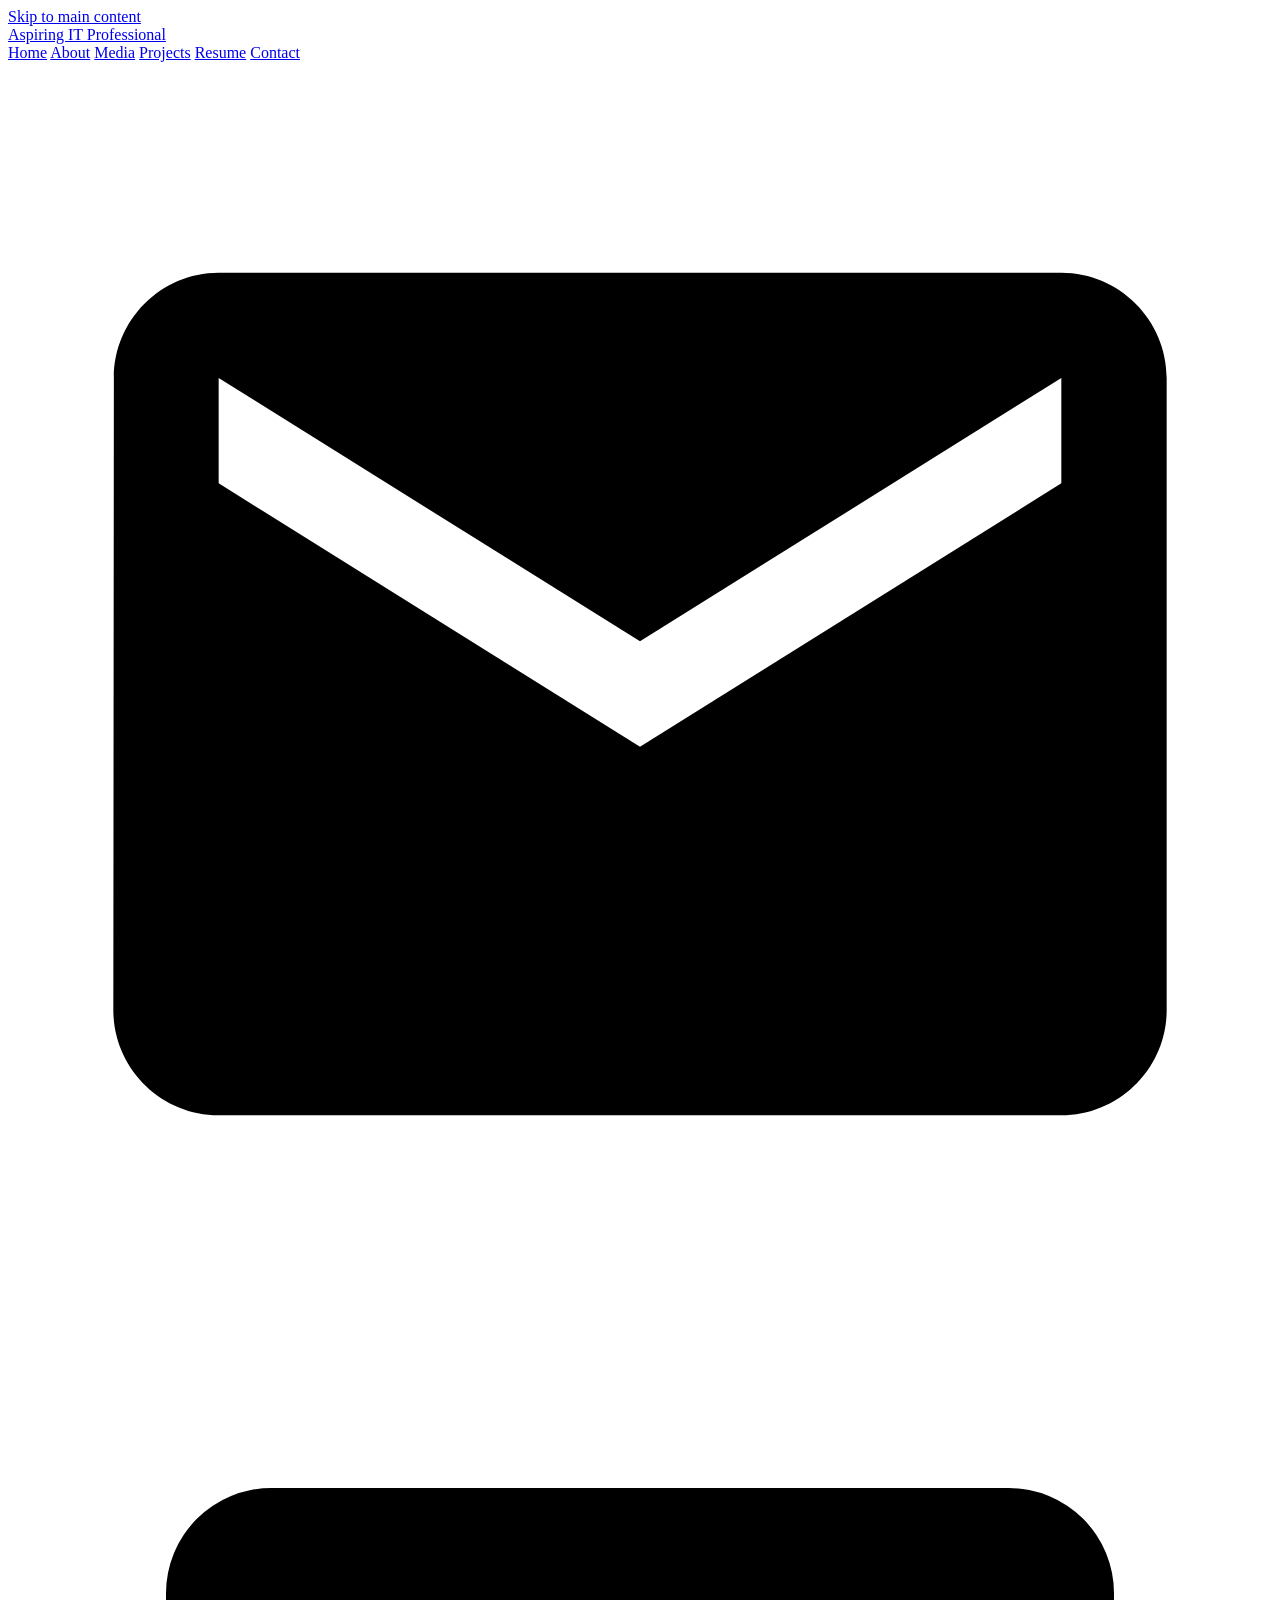
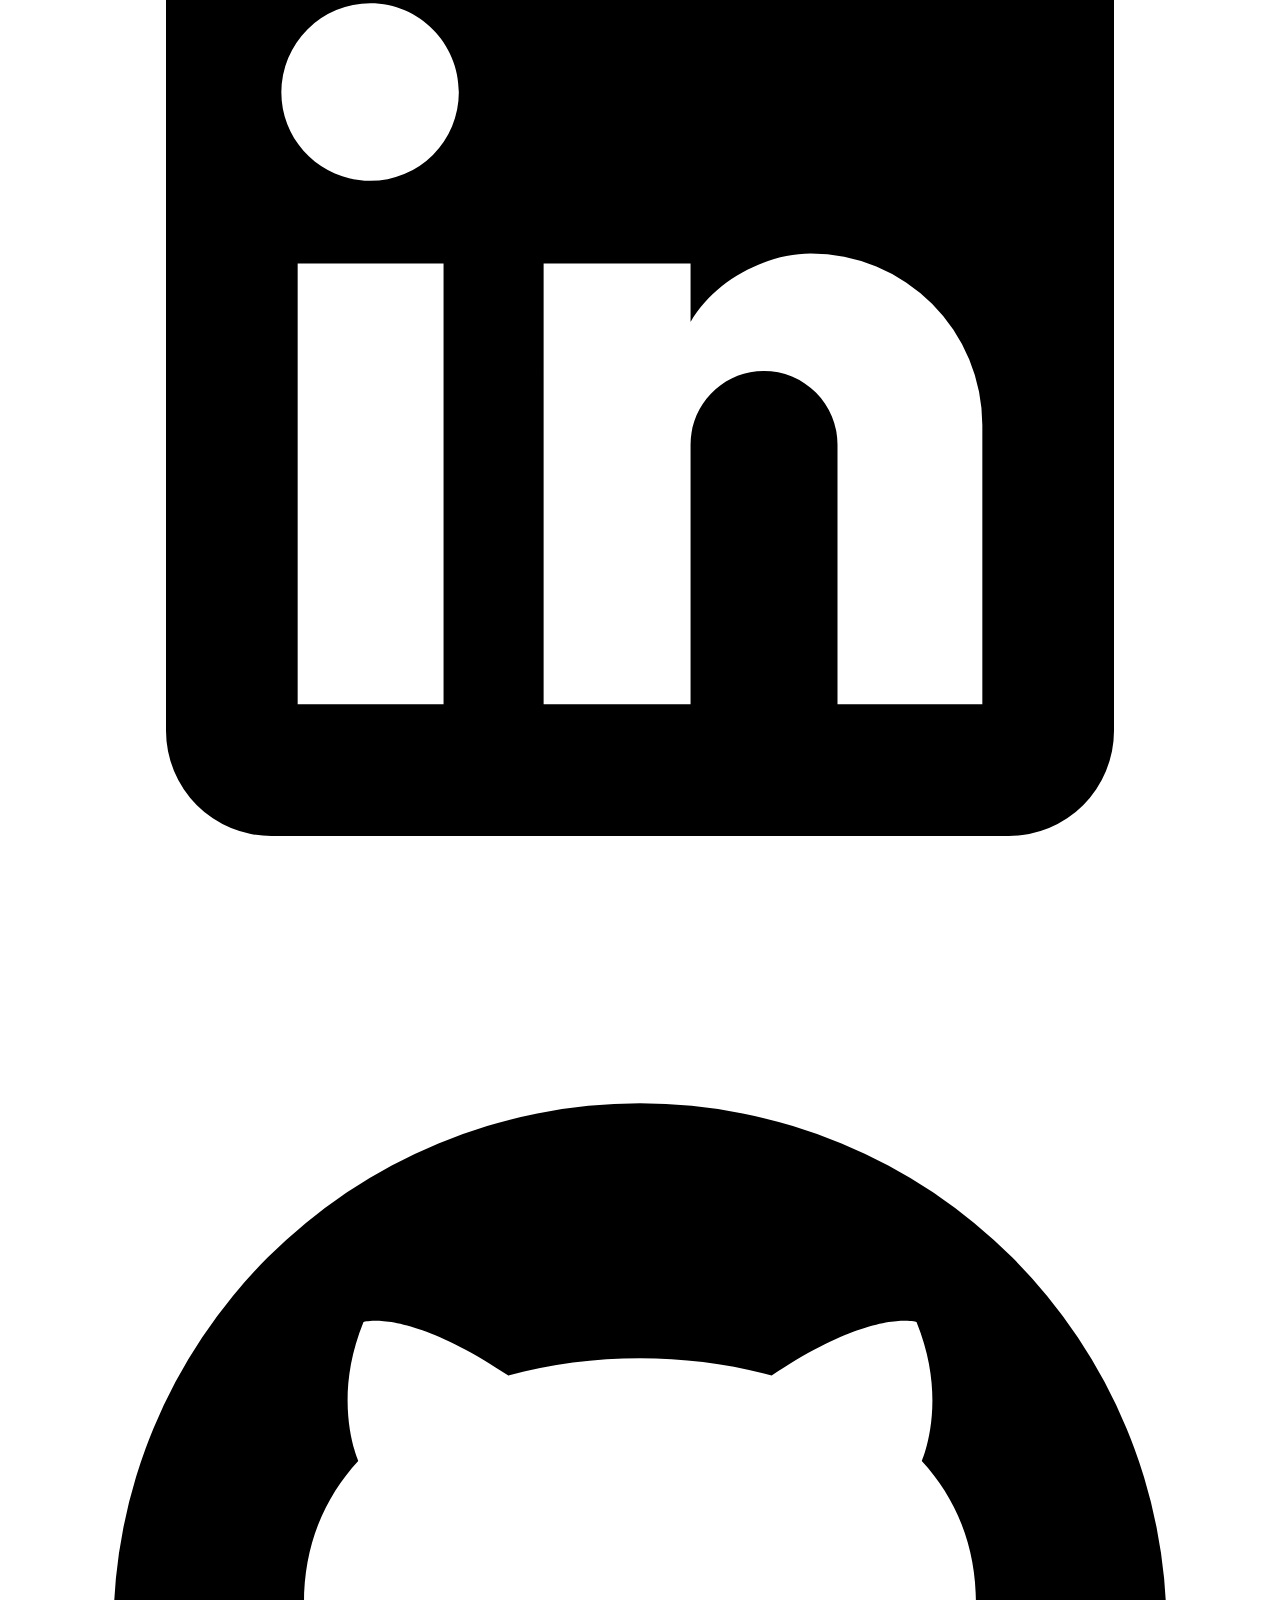
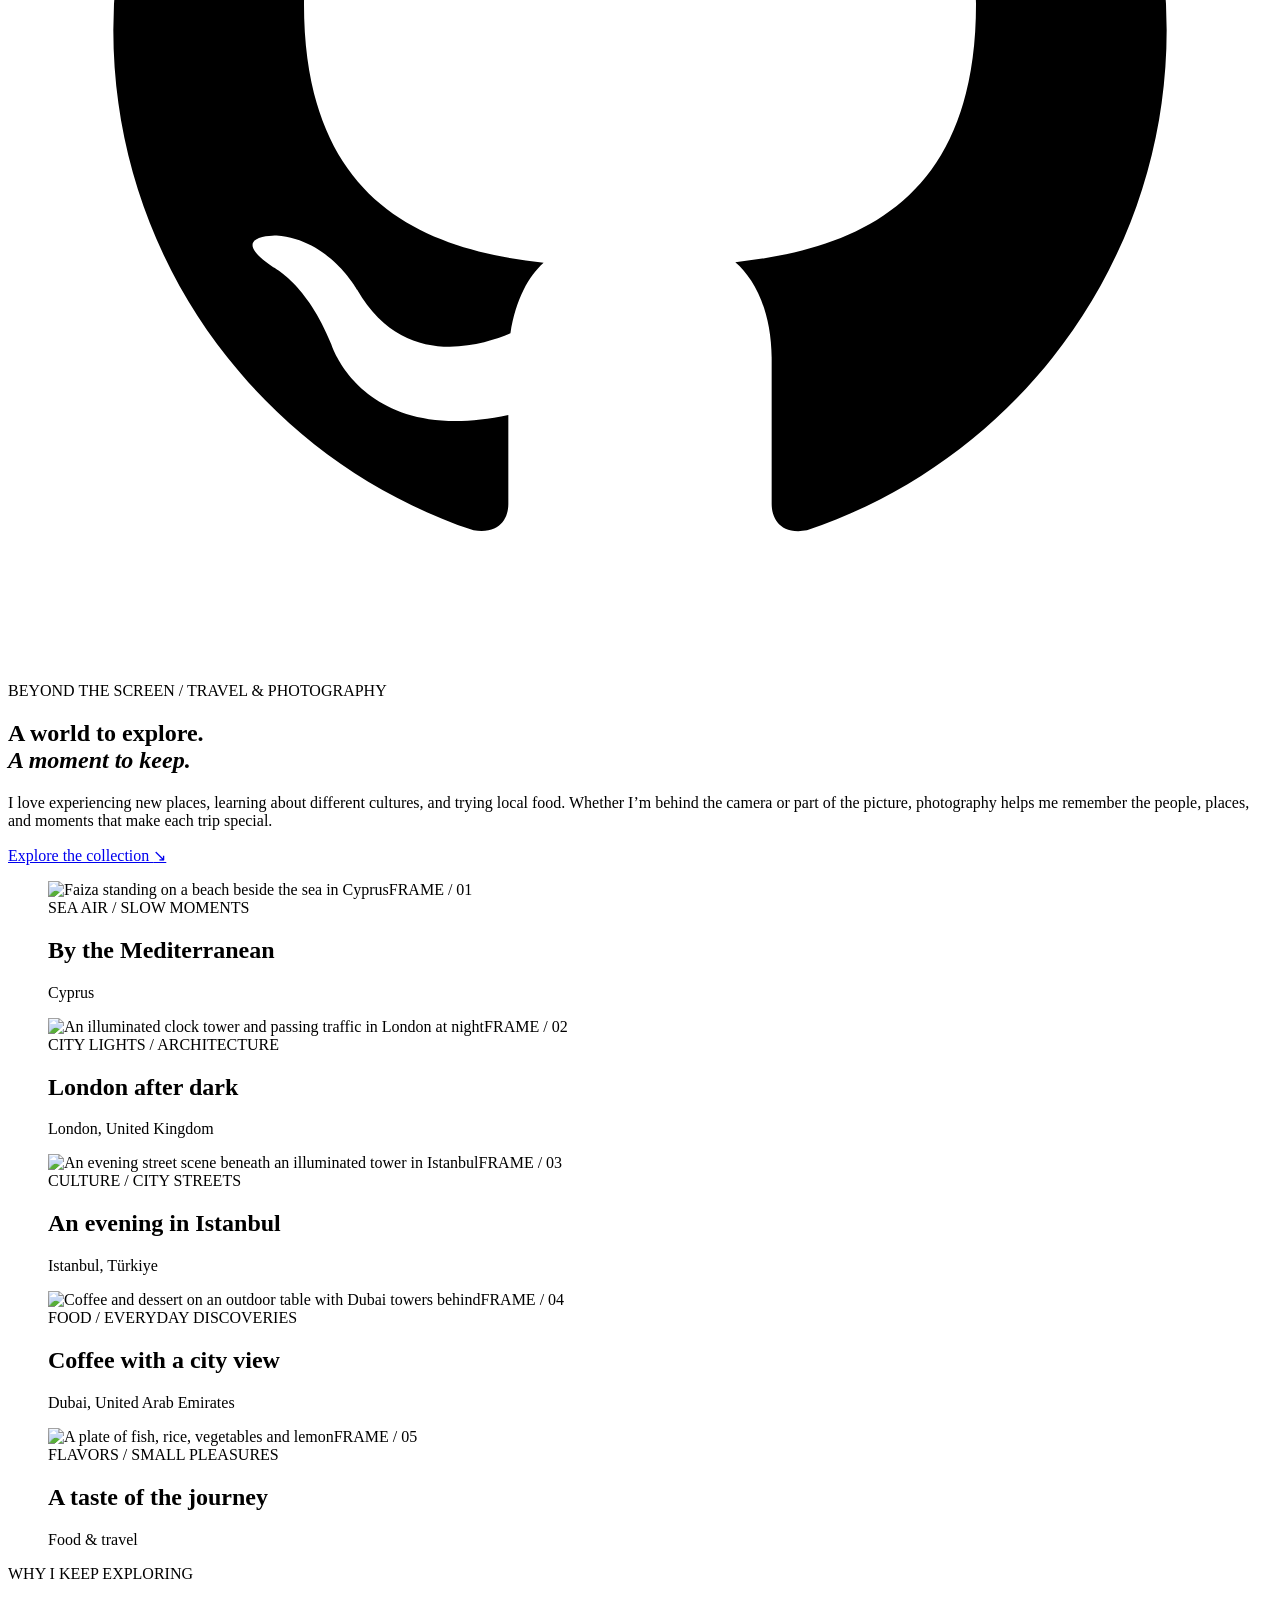
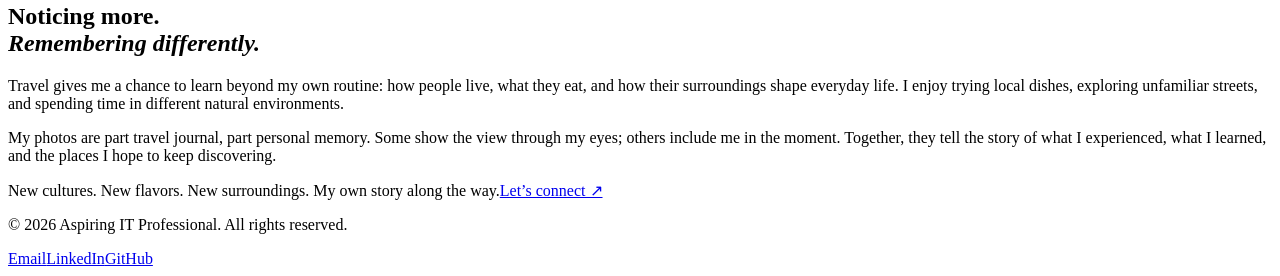
==== media.html @ d8675f12 "Create media.html for travel photography showcase This file contains the HTML structure for a media " ====
<!DOCTYPE html>
<html lang="en">
<head>
    <meta charset="UTF-8">
    <meta name="viewport" content="width=device-width, initial-scale=1">
    <meta name="description" content="Travel and photography — places, perspectives, and moments from my personal journey.">
    <title>Media | Aspiring IT Professional</title>
    <link rel="icon" href="assets/favicon.svg" type="image/svg+xml">
    <link rel="stylesheet" href="style.css">
    <script src="script.js" defer></script>
</head>
<body>
    <a class="skip-link" href="#main">Skip to main content</a>
    <header class="site-header">
        <nav class="container nav" aria-label="Main navigation">
            <a class="brand" href="index.html">Aspiring IT Professional</a>
            <button id="mobile-menu-btn" class="menu-button" aria-controls="nav-content" aria-expanded="false" aria-label="Toggle navigation" hidden>☰</button>
            <div id="nav-content" class="nav-content">
                <a class="nav-link" href="index.html">Home</a>
                <a class="nav-link" href="about.html">About</a>
                <a class="nav-link" href="media.html" aria-current="page">Media</a>
                <a class="nav-link" href="projects.html">Projects</a>
                <a class="nav-link" href="resume.html">Resume</a>
                <a class="nav-link" href="contact.html">Contact</a>
                <div class="social-links"><a href="mailto:fbaloch@icstars.org" aria-label="Email"><svg aria-hidden="true" focusable="false" class="social-icon" viewBox="0 0 24 24" xmlns="http://www.w3.org/2000/svg">
                            <path d="M20 4H4c-1.1 0-1.99.9-1.99 2L2 18c0 1.1.9 2 2 2h16c1.1 0 2-.9 2-2V6c0-1.1-.9-2-2-2zm0 4l-8 5-8-5V6l8 5 8-5v2z"/>
                        </svg></a><a href="https://www.linkedin.com/in/faizarazzaqbaloch/" target="_blank" rel="noopener noreferrer" aria-label="LinkedIn profile"><svg aria-hidden="true" focusable="false" class="social-icon" viewBox="0 0 24 24" xmlns="http://www.w3.org/2000/svg">
                            <path d="M19 3a2 2 0 0 1 2 2v14a2 2 0 0 1-2 2H5a2 2 0 0 1-2-2V5a2 2 0 0 1 2-2h14m-.5 15.5v-5.3a3.26 3.26 0 0 0-3.26-3.26c-.85 0-1.84.52-2.28 1.3v-1.11h-2.79v8.37h2.79v-4.93c0-.77.62-1.4 1.39-1.4a1.4 1.4 0 0 1 1.4 1.4v4.93h2.75M6.88 8.56a1.68 1.68 0 0 0 1.68-1.68c0-.93-.75-1.69-1.68-1.69a1.69 1.69 0 0 0-1.69 1.69c0 .93.76 1.68 1.69 1.68m1.39 9.94v-8.37H5.5v8.37h2.77z"/>
                        </svg></a><a href="https://github.com/fbaloch1" target="_blank" rel="noopener noreferrer" aria-label="GitHub profile"><svg aria-hidden="true" focusable="false" class="social-icon" viewBox="0 0 24 24" xmlns="http://www.w3.org/2000/svg">
                            <path d="M12 2A10 10 0 0 0 2 12c0 4.42 2.87 8.17 6.84 9.5.5.08.66-.23.66-.5v-1.69c-2.77.6-3.36-1.34-3.36-1.34-.46-1.16-1.11-1.47-1.11-1.47-.91-.62.07-.6.07-.6 1 .07 1.53 1.03 1.53 1.03.87 1.52 2.34 1.07 2.91.83.1-.65.35-1.09.63-1.34-2.22-.25-4.55-1.11-4.55-4.92 0-1.11.38-2 1.03-2.71-.1-.25-.45-1.29.1-2.64 0 0 .84-.27 2.75 1.02.79-.22 1.65-.33 2.5-.33.85 0 1.71.11 2.5.33 1.91-1.29 2.75-1.02 2.75-1.02.55 1.35.2 2.39.1 2.64.65.71 1.03 1.6 1.03 2.71 0 3.82-2.34 4.66-4.57 4.91.36.31.69.92.69 1.85V21c0 .27.16.59.67.5C19.14 20.16 22 16.42 22 12A10 10 0 0 0 12 2z"/>
                        </svg></a></div>
            </div>
        </nav>
    </header>
    <main id="main" class="container" tabindex="-1"><section class="travel-hero"><div><p class="travel-kicker">BEYOND THE SCREEN / TRAVEL &amp; PHOTOGRAPHY</p><h1>A world to explore.<br><em>A moment to keep.</em></h1></div><div class="travel-intro"><span class="travel-small-rule"></span><p>I love experiencing new places, learning about different cultures, and trying local food. Whether I’m behind the camera or part of the picture, photography helps me remember the people, places, and moments that make each trip special.</p><a href="#travel-gallery" class="travel-jump">Explore the collection <span aria-hidden="true">↘</span></a></div></section>
<section class="travel-gallery travel-gallery-personal" id="travel-gallery" aria-label="Travel photography collection">
<figure class="travel-photo travel-photo-01">
  <div class="travel-image-wrap"><img src="assets/Cyprus_Sea_View.jpg" alt="Faiza standing on a beach beside the sea in Cyprus" width="1200" height="1600" loading="lazy"><span class="travel-photo-index">FRAME / 01</span></div>
  <figcaption><div><span class="travel-category">SEA AIR / SLOW MOMENTS</span><h2>By the Mediterranean</h2></div><span class="travel-location">Cyprus</span></figcaption>
</figure>
<figure class="travel-photo travel-photo-02">
  <div class="travel-image-wrap"><img src="assets/London.jpg" alt="An illuminated clock tower and passing traffic in London at night" width="1200" height="1600" loading="lazy"><span class="travel-photo-index">FRAME / 02</span></div>
  <figcaption><div><span class="travel-category">CITY LIGHTS / ARCHITECTURE</span><h2>London after dark</h2></div><span class="travel-location">London, United Kingdom</span></figcaption>
</figure>
<figure class="travel-photo travel-photo-03">
  <div class="travel-image-wrap"><img src="assets/Istanbul.jpg" alt="An evening street scene beneath an illuminated tower in Istanbul" width="1200" height="1600" loading="lazy"><span class="travel-photo-index">FRAME / 03</span></div>
  <figcaption><div><span class="travel-category">CULTURE / CITY STREETS</span><h2>An evening in Istanbul</h2></div><span class="travel-location">Istanbul, Türkiye</span></figcaption>
</figure>
<figure class="travel-photo travel-photo-04">
  <div class="travel-image-wrap"><img src="assets/Dubai.jpg" alt="Coffee and dessert on an outdoor table with Dubai towers behind" width="1200" height="1600" loading="lazy"><span class="travel-photo-index">FRAME / 04</span></div>
  <figcaption><div><span class="travel-category">FOOD / EVERYDAY DISCOVERIES</span><h2>Coffee with a city view</h2></div><span class="travel-location">Dubai, United Arab Emirates</span></figcaption>
</figure>
<figure class="travel-photo travel-photo-05">
  <div class="travel-image-wrap"><img src="assets/Food.jpg" alt="A plate of fish, rice, vegetables and lemon" width="1200" height="1600" loading="lazy"><span class="travel-photo-index">FRAME / 05</span></div>
  <figcaption><div><span class="travel-category">FLAVORS / SMALL PLEASURES</span><h2>A taste of the journey</h2></div><span class="travel-location">Food &amp; travel</span></figcaption>
</figure>
</section><section class="travel-note"><p class="travel-kicker">WHY I KEEP EXPLORING</p><h2>Noticing more.<br><em>Remembering differently.</em></h2><div><p>Travel gives me a chance to learn beyond my own routine: how people live, what they eat, and how their surroundings shape everyday life. I enjoy trying local dishes, exploring unfamiliar streets, and spending time in different natural environments.</p><p>My photos are part travel journal, part personal memory. Some show the view through my eyes; others include me in the moment. Together, they tell the story of what I experienced, what I learned, and the places I hope to keep discovering.</p></div></section><section class="travel-end"><span>New cultures. New flavors. New surroundings. My own story along the way.</span><a href="contact.html">Let’s connect ↗</a></section></main>
    <footer class="site-footer"><div class="container footer-row"><p class="small">© <span class="year-span">2026</span> Aspiring IT Professional. All rights reserved.</p><div class="footer-links"><a href="mailto:fbaloch@icstars.org">Email</a><a href="https://www.linkedin.com/in/faizarazzaqbaloch/" target="_blank" rel="noopener noreferrer">LinkedIn</a><a href="https://github.com/fbaloch1" target="_blank" rel="noopener noreferrer">GitHub</a></div></div></footer>
</body>
</html>
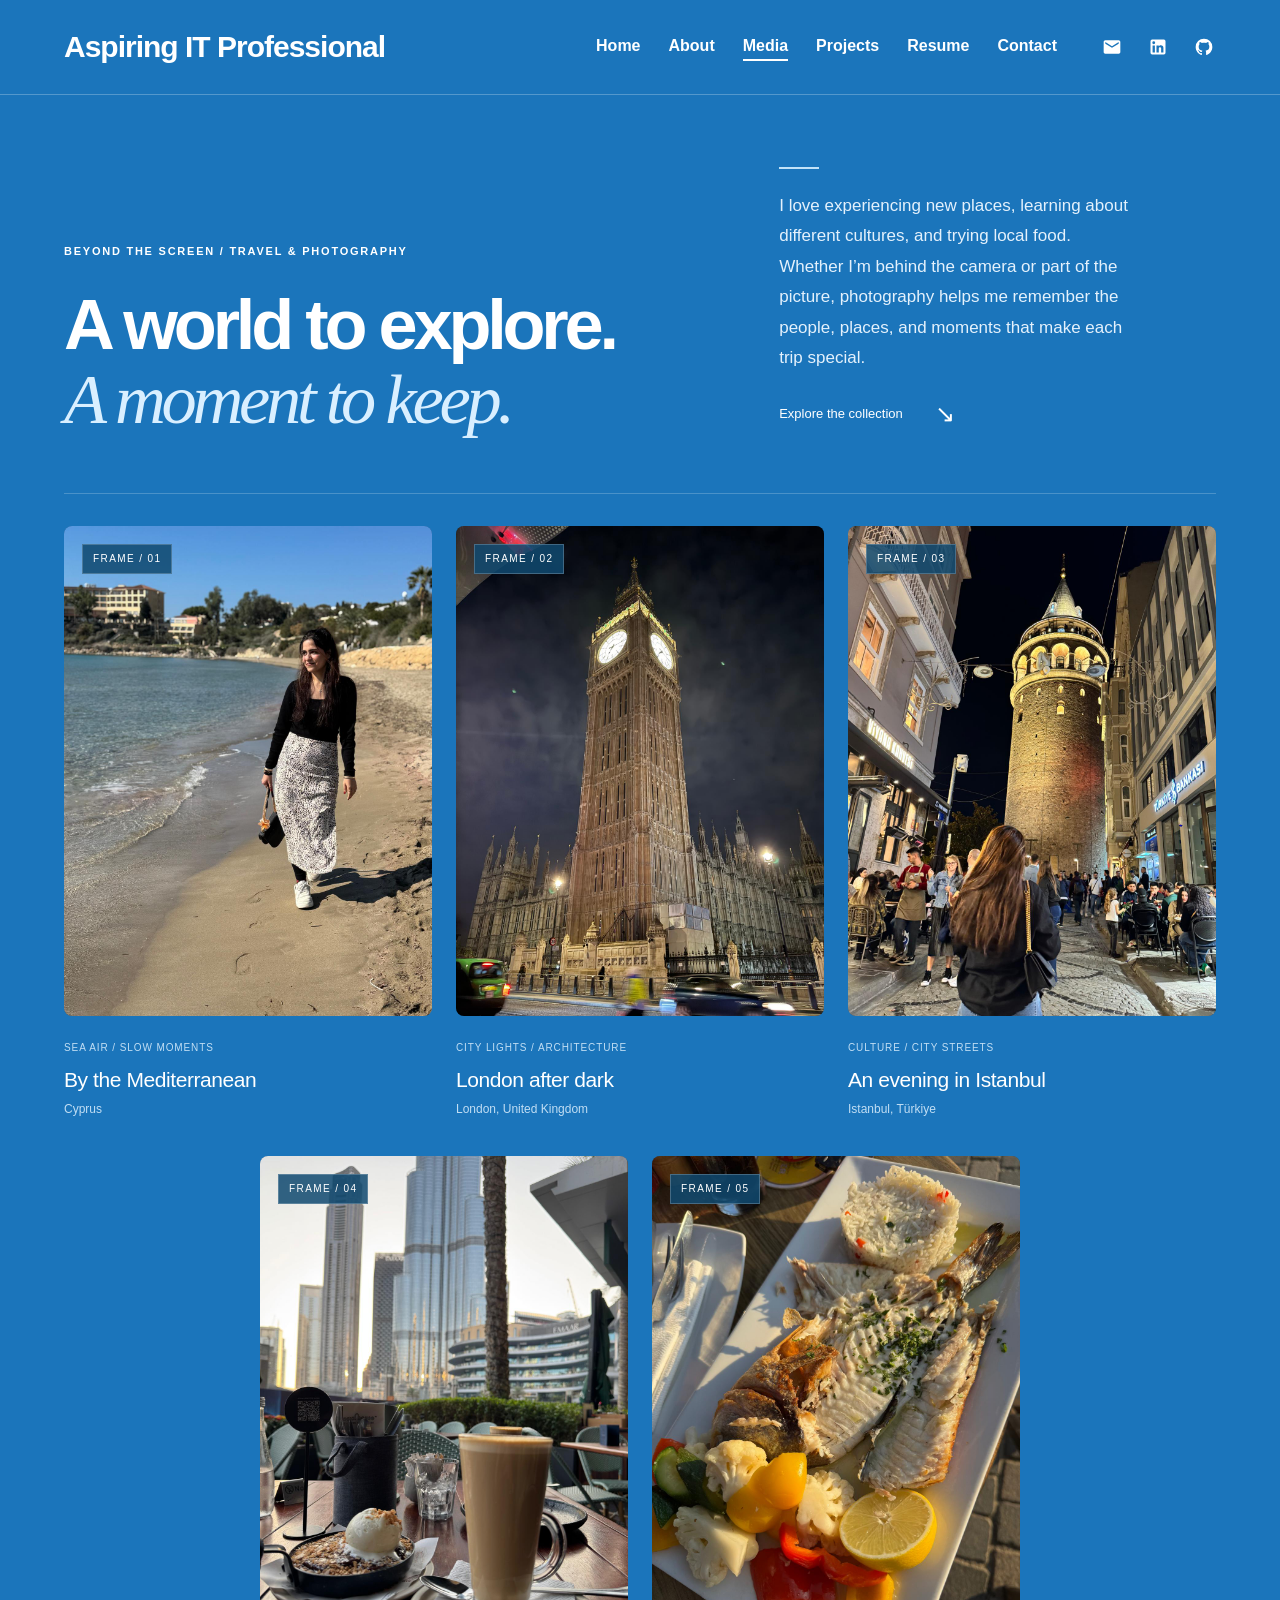
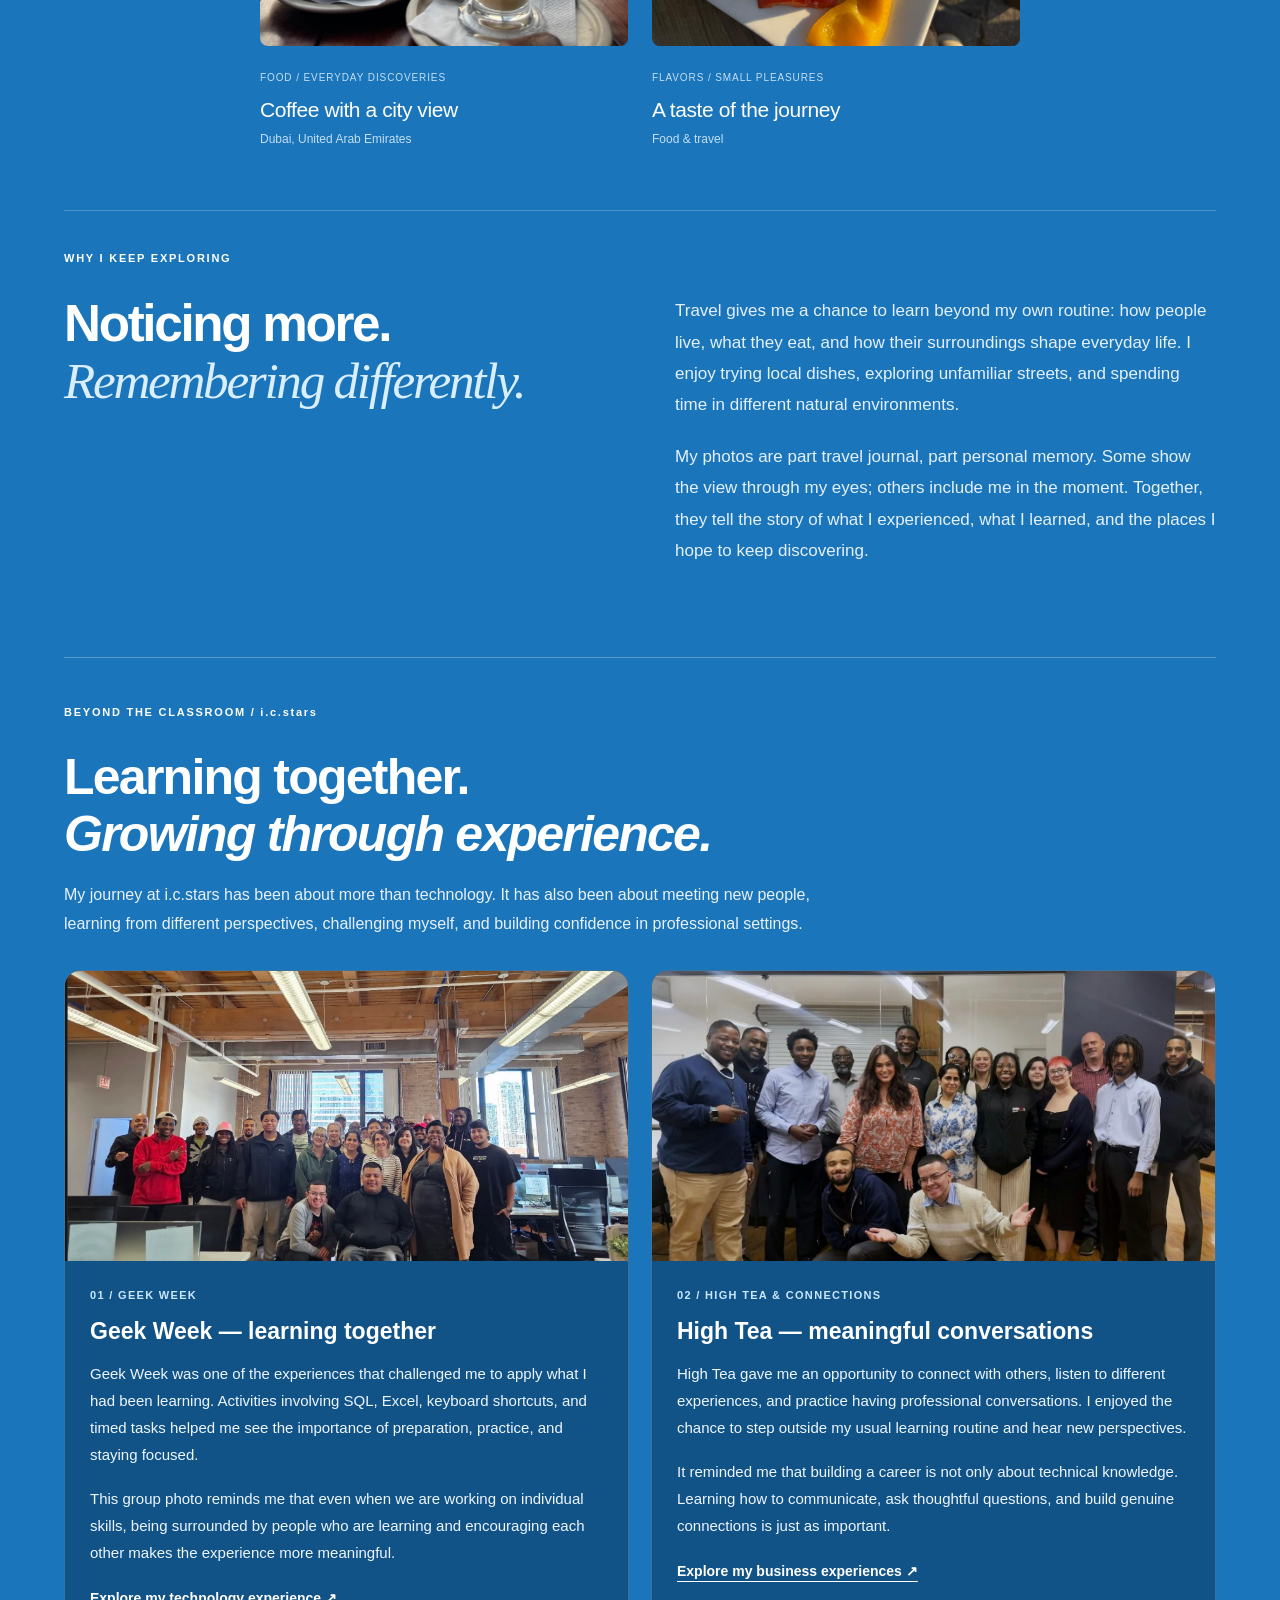
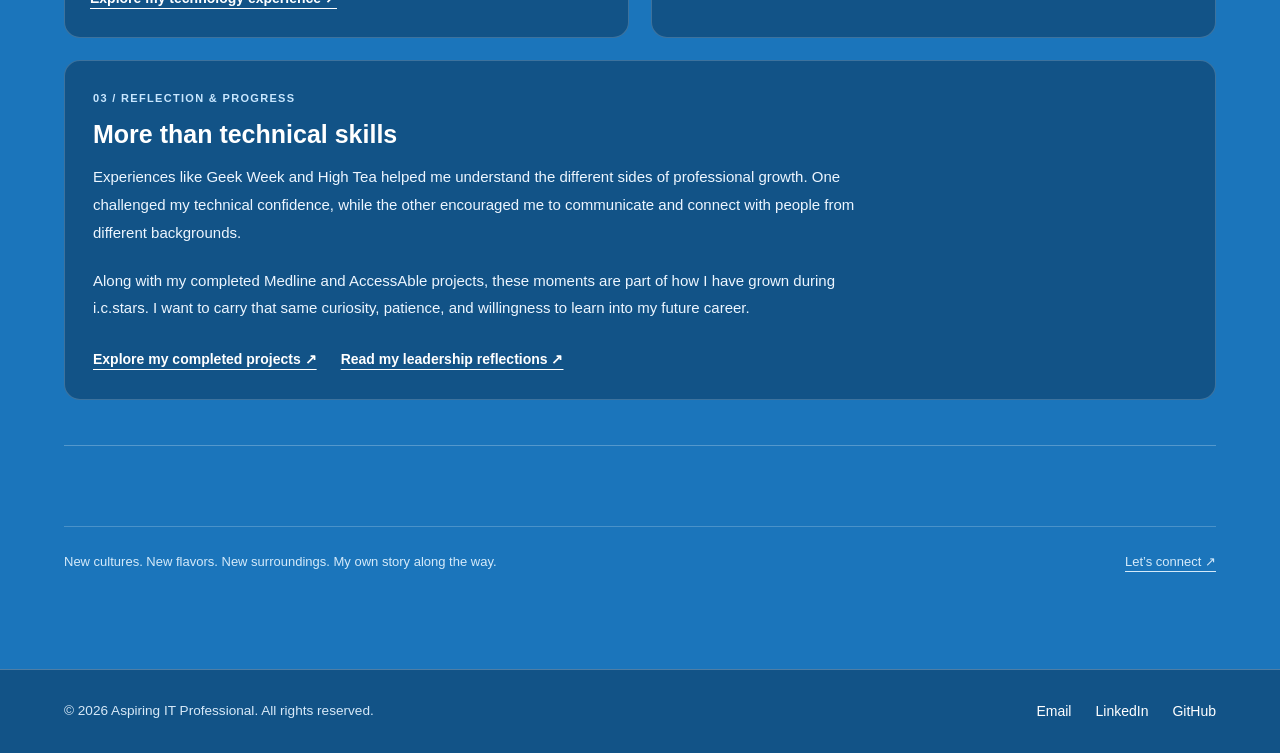
==== commit 0c1876bc: "Update media.html with new content and styles Updated the meta description and added new styles for " ====
--- a/media.html
+++ b/media.html
@@ -1,20 +1,160 @@
+
 <!DOCTYPE html>
 <html lang="en">
 <head>
     <meta charset="UTF-8">
     <meta name="viewport" content="width=device-width, initial-scale=1">
-    <meta name="description" content="Travel and photography — places, perspectives, and moments from my personal journey.">
+    <meta name="description" content="Travel, photography, Geek Week, High Tea, and my i.c.stars journey.">
     <title>Media | Aspiring IT Professional</title>
     <link rel="icon" href="assets/favicon.svg" type="image/svg+xml">
     <link rel="stylesheet" href="style.css">
     <script src="script.js" defer></script>
+
+    <style>
+        .c60-media-section {
+            margin: 70px 0 80px;
+            padding: 45px 0;
+            border-top: 1px solid rgba(255,255,255,.25);
+            border-bottom: 1px solid rgba(255,255,255,.25);
+        }
+
+        .c60-media-heading {
+            max-width: 760px;
+            margin-bottom: 32px;
+        }
+
+        .c60-media-heading h2 {
+            font-size: clamp(32px,4vw,50px);
+            line-height: 1.14;
+            letter-spacing: -.035em;
+            margin: 12px 0 18px;
+        }
+
+        .c60-media-heading p:last-child {
+            font-size: 16px;
+            line-height: 1.8;
+            opacity: .9;
+        }
+
+        .c60-media-grid {
+            display: grid;
+            grid-template-columns: repeat(2,minmax(0,1fr));
+            gap: 22px;
+        }
+
+        .c60-media-card {
+            background: #125387;
+            color: #fff;
+            border: 1px solid rgba(255,255,255,.18);
+            border-radius: 16px;
+            overflow: hidden;
+            min-width: 0;
+        }
+
+        .c60-media-image {
+            display: block;
+            width: 100%;
+            height: 290px;
+            object-fit: cover;
+        }
+
+        .c60-media-content {
+            padding: 25px;
+        }
+
+        .c60-media-label {
+            display: block;
+            font-size: 11px;
+            font-weight: 800;
+            letter-spacing: .12em;
+            color: #c9e7ff;
+            margin-bottom: 13px;
+        }
+
+        .c60-media-content h3 {
+            font-size: 23px;
+            line-height: 1.3;
+            margin: 0 0 13px;
+            color: #fff;
+        }
+
+        .c60-media-content p {
+            font-size: 15px;
+            line-height: 1.8;
+            color: #edf6ff;
+            margin: 0 0 17px;
+        }
+
+        .c60-media-link {
+            display: inline-block;
+            color: #fff;
+            font-size: 14px;
+            font-weight: 700;
+            text-decoration: underline;
+            text-underline-offset: 5px;
+            margin-top: 4px;
+        }
+
+        .c60-media-reflection {
+            background: #125387;
+            color: #fff;
+            border: 1px solid rgba(255,255,255,.18);
+            border-radius: 16px;
+            padding: 28px;
+            margin-top: 22px;
+        }
+
+        .c60-media-reflection h3 {
+            font-size: 25px;
+            margin: 0 0 14px;
+            color: #fff;
+        }
+
+        .c60-media-reflection p {
+            color: #edf6ff;
+            font-size: 15px;
+            line-height: 1.85;
+            max-width: 780px;
+        }
+
+        .c60-media-links {
+            display: flex;
+            flex-wrap: wrap;
+            gap: 14px 24px;
+            margin-top: 22px;
+        }
+
+        @media (max-width:760px) {
+            .c60-media-grid {
+                grid-template-columns: 1fr;
+            }
+
+            .c60-media-section {
+                margin: 50px 0 60px;
+                padding: 30px 0;
+            }
+
+            .c60-media-image {
+                height: 230px;
+            }
+
+            .c60-media-content,
+            .c60-media-reflection {
+                padding: 22px;
+            }
+        }
+    </style>
 </head>
+
 <body>
     <a class="skip-link" href="#main">Skip to main content</a>
+
     <header class="site-header">
         <nav class="container nav" aria-label="Main navigation">
             <a class="brand" href="index.html">Aspiring IT Professional</a>
+
             <button id="mobile-menu-btn" class="menu-button" aria-controls="nav-content" aria-expanded="false" aria-label="Toggle navigation" hidden>☰</button>
+
             <div id="nav-content" class="nav-content">
                 <a class="nav-link" href="index.html">Home</a>
                 <a class="nav-link" href="about.html">About</a>
@@ -22,6 +162,7 @@
                 <a class="nav-link" href="projects.html">Projects</a>
                 <a class="nav-link" href="resume.html">Resume</a>
                 <a class="nav-link" href="contact.html">Contact</a>
+
                 <div class="social-links"><a href="mailto:fbaloch@icstars.org" aria-label="Email"><svg aria-hidden="true" focusable="false" class="social-icon" viewBox="0 0 24 24" xmlns="http://www.w3.org/2000/svg">
                             <path d="M20 4H4c-1.1 0-1.99.9-1.99 2L2 18c0 1.1.9 2 2 2h16c1.1 0 2-.9 2-2V6c0-1.1-.9-2-2-2zm0 4l-8 5-8-5V6l8 5 8-5v2z"/>
                         </svg></a><a href="https://www.linkedin.com/in/faizarazzaqbaloch/" target="_blank" rel="noopener noreferrer" aria-label="LinkedIn profile"><svg aria-hidden="true" focusable="false" class="social-icon" viewBox="0 0 24 24" xmlns="http://www.w3.org/2000/svg">
@@ -32,29 +173,196 @@
             </div>
         </nav>
     </header>
-    <main id="main" class="container" tabindex="-1"><section class="travel-hero"><div><p class="travel-kicker">BEYOND THE SCREEN / TRAVEL &amp; PHOTOGRAPHY</p><h1>A world to explore.<br><em>A moment to keep.</em></h1></div><div class="travel-intro"><span class="travel-small-rule"></span><p>I love experiencing new places, learning about different cultures, and trying local food. Whether I’m behind the camera or part of the picture, photography helps me remember the people, places, and moments that make each trip special.</p><a href="#travel-gallery" class="travel-jump">Explore the collection <span aria-hidden="true">↘</span></a></div></section>
-<section class="travel-gallery travel-gallery-personal" id="travel-gallery" aria-label="Travel photography collection">
-<figure class="travel-photo travel-photo-01">
-  <div class="travel-image-wrap"><img src="assets/Cyprus_Sea_View.jpg" alt="Faiza standing on a beach beside the sea in Cyprus" width="1200" height="1600" loading="lazy"><span class="travel-photo-index">FRAME / 01</span></div>
-  <figcaption><div><span class="travel-category">SEA AIR / SLOW MOMENTS</span><h2>By the Mediterranean</h2></div><span class="travel-location">Cyprus</span></figcaption>
-</figure>
-<figure class="travel-photo travel-photo-02">
-  <div class="travel-image-wrap"><img src="assets/London.jpg" alt="An illuminated clock tower and passing traffic in London at night" width="1200" height="1600" loading="lazy"><span class="travel-photo-index">FRAME / 02</span></div>
-  <figcaption><div><span class="travel-category">CITY LIGHTS / ARCHITECTURE</span><h2>London after dark</h2></div><span class="travel-location">London, United Kingdom</span></figcaption>
-</figure>
-<figure class="travel-photo travel-photo-03">
-  <div class="travel-image-wrap"><img src="assets/Istanbul.jpg" alt="An evening street scene beneath an illuminated tower in Istanbul" width="1200" height="1600" loading="lazy"><span class="travel-photo-index">FRAME / 03</span></div>
-  <figcaption><div><span class="travel-category">CULTURE / CITY STREETS</span><h2>An evening in Istanbul</h2></div><span class="travel-location">Istanbul, Türkiye</span></figcaption>
-</figure>
-<figure class="travel-photo travel-photo-04">
-  <div class="travel-image-wrap"><img src="assets/Dubai.jpg" alt="Coffee and dessert on an outdoor table with Dubai towers behind" width="1200" height="1600" loading="lazy"><span class="travel-photo-index">FRAME / 04</span></div>
-  <figcaption><div><span class="travel-category">FOOD / EVERYDAY DISCOVERIES</span><h2>Coffee with a city view</h2></div><span class="travel-location">Dubai, United Arab Emirates</span></figcaption>
-</figure>
-<figure class="travel-photo travel-photo-05">
-  <div class="travel-image-wrap"><img src="assets/Food.jpg" alt="A plate of fish, rice, vegetables and lemon" width="1200" height="1600" loading="lazy"><span class="travel-photo-index">FRAME / 05</span></div>
-  <figcaption><div><span class="travel-category">FLAVORS / SMALL PLEASURES</span><h2>A taste of the journey</h2></div><span class="travel-location">Food &amp; travel</span></figcaption>
-</figure>
-</section><section class="travel-note"><p class="travel-kicker">WHY I KEEP EXPLORING</p><h2>Noticing more.<br><em>Remembering differently.</em></h2><div><p>Travel gives me a chance to learn beyond my own routine: how people live, what they eat, and how their surroundings shape everyday life. I enjoy trying local dishes, exploring unfamiliar streets, and spending time in different natural environments.</p><p>My photos are part travel journal, part personal memory. Some show the view through my eyes; others include me in the moment. Together, they tell the story of what I experienced, what I learned, and the places I hope to keep discovering.</p></div></section><section class="travel-end"><span>New cultures. New flavors. New surroundings. My own story along the way.</span><a href="contact.html">Let’s connect ↗</a></section></main>
-    <footer class="site-footer"><div class="container footer-row"><p class="small">© <span class="year-span">2026</span> Aspiring IT Professional. All rights reserved.</p><div class="footer-links"><a href="mailto:fbaloch@icstars.org">Email</a><a href="https://www.linkedin.com/in/faizarazzaqbaloch/" target="_blank" rel="noopener noreferrer">LinkedIn</a><a href="https://github.com/fbaloch1" target="_blank" rel="noopener noreferrer">GitHub</a></div></div></footer>
+
+    <main id="main" class="container" tabindex="-1">
+
+        <section class="travel-hero">
+            <div>
+                <p class="travel-kicker">BEYOND THE SCREEN / TRAVEL &amp; PHOTOGRAPHY</p>
+                <h1>A world to explore.<br><em>A moment to keep.</em></h1>
+            </div>
+
+            <div class="travel-intro">
+                <span class="travel-small-rule"></span>
+                <p>I love experiencing new places, learning about different cultures, and trying local food. Whether I’m behind the camera or part of the picture, photography helps me remember the people, places, and moments that make each trip special.</p>
+                <a href="#travel-gallery" class="travel-jump">Explore the collection <span aria-hidden="true">↘</span></a>
+            </div>
+        </section>
+
+        <section class="travel-gallery travel-gallery-personal" id="travel-gallery" aria-label="Travel photography collection">
+
+            <figure class="travel-photo travel-photo-01">
+                <div class="travel-image-wrap">
+                    <img src="assets/Cyprus_Sea_View.jpg" alt="Faiza standing on a beach beside the sea in Cyprus" width="1200" height="1600" loading="lazy">
+                    <span class="travel-photo-index">FRAME / 01</span>
+                </div>
+                <figcaption>
+                    <div>
+                        <span class="travel-category">SEA AIR / SLOW MOMENTS</span>
+                        <h2>By the Mediterranean</h2>
+                    </div>
+                    <span class="travel-location">Cyprus</span>
+                </figcaption>
+            </figure>
+
+            <figure class="travel-photo travel-photo-02">
+                <div class="travel-image-wrap">
+                    <img src="assets/London.jpg" alt="An illuminated clock tower and passing traffic in London at night" width="1200" height="1600" loading="lazy">
+                    <span class="travel-photo-index">FRAME / 02</span>
+                </div>
+                <figcaption>
+                    <div>
+                        <span class="travel-category">CITY LIGHTS / ARCHITECTURE</span>
+                        <h2>London after dark</h2>
+                    </div>
+                    <span class="travel-location">London, United Kingdom</span>
+                </figcaption>
+            </figure>
+
+            <figure class="travel-photo travel-photo-03">
+                <div class="travel-image-wrap">
+                    <img src="assets/Istanbul.jpg" alt="An evening street scene beneath an illuminated tower in Istanbul" width="1200" height="1600" loading="lazy">
+                    <span class="travel-photo-index">FRAME / 03</span>
+                </div>
+                <figcaption>
+                    <div>
+                        <span class="travel-category">CULTURE / CITY STREETS</span>
+                        <h2>An evening in Istanbul</h2>
+                    </div>
+                    <span class="travel-location">Istanbul, Türkiye</span>
+                </figcaption>
+            </figure>
+
+            <figure class="travel-photo travel-photo-04">
+                <div class="travel-image-wrap">
+                    <img src="assets/Dubai.jpg" alt="Coffee and dessert on an outdoor table with Dubai towers behind" width="1200" height="1600" loading="lazy">
+                    <span class="travel-photo-index">FRAME / 04</span>
+                </div>
+                <figcaption>
+                    <div>
+                        <span class="travel-category">FOOD / EVERYDAY DISCOVERIES</span>
+                        <h2>Coffee with a city view</h2>
+                    </div>
+                    <span class="travel-location">Dubai, United Arab Emirates</span>
+                </figcaption>
+            </figure>
+
+            <figure class="travel-photo travel-photo-05">
+                <div class="travel-image-wrap">
+                    <img src="assets/Food.jpg" alt="A plate of fish, rice, vegetables and lemon" width="1200" height="1600" loading="lazy">
+                    <span class="travel-photo-index">FRAME / 05</span>
+                </div>
+                <figcaption>
+                    <div>
+                        <span class="travel-category">FLAVORS / SMALL PLEASURES</span>
+                        <h2>A taste of the journey</h2>
+                    </div>
+                    <span class="travel-location">Food &amp; travel</span>
+                </figcaption>
+            </figure>
+
+        </section>
+
+        <section class="travel-note">
+            <p class="travel-kicker">WHY I KEEP EXPLORING</p>
+            <h2>Noticing more.<br><em>Remembering differently.</em></h2>
+            <div>
+                <p>Travel gives me a chance to learn beyond my own routine: how people live, what they eat, and how their surroundings shape everyday life. I enjoy trying local dishes, exploring unfamiliar streets, and spending time in different natural environments.</p>
+                <p>My photos are part travel journal, part personal memory. Some show the view through my eyes; others include me in the moment. Together, they tell the story of what I experienced, what I learned, and the places I hope to keep discovering.</p>
+            </div>
+        </section>
+
+        <section class="c60-media-section" id="icstars-journey">
+            <div class="c60-media-heading">
+                <p class="travel-kicker">BEYOND THE CLASSROOM / i.c.stars</p>
+                <h2>Learning together.<br><em>Growing through experience.</em></h2>
+                <p>My journey at i.c.stars has been about more than technology. It has also been about meeting new people, learning from different perspectives, challenging myself, and building confidence in professional settings.</p>
+            </div>
+
+            <div class="c60-media-grid">
+
+                <article class="c60-media-card">
+                    <img
+                        class="c60-media-image"
+                        src="assets/geek-week-group.jpg"
+                        alt="i.c.stars participants and team members together during Geek Week"
+                        loading="lazy"
+                    >
+
+                    <div class="c60-media-content">
+                        <span class="c60-media-label">01 / GEEK WEEK</span>
+                        <h3>Geek Week — learning together</h3>
+
+                        <p>Geek Week was one of the experiences that challenged me to apply what I had been learning. Activities involving SQL, Excel, keyboard shortcuts, and timed tasks helped me see the importance of preparation, practice, and staying focused.</p>
+
+                        <p>This group photo reminds me that even when we are working on individual skills, being surrounded by people who are learning and encouraging each other makes the experience more meaningful.</p>
+
+                        <a class="c60-media-link" href="projects.html#c60-technology">
+                            Explore my technology experience ↗
+                        </a>
+                    </div>
+                </article>
+
+                <article class="c60-media-card">
+                    <img
+                        class="c60-media-image"
+                        src="assets/high-tea-group.png"
+                        alt="Group photo of participants and guests at an i.c.stars High Tea gathering"
+                        loading="lazy"
+                    >
+
+                    <div class="c60-media-content">
+                        <span class="c60-media-label">02 / HIGH TEA &amp; CONNECTIONS</span>
+                        <h3>High Tea — meaningful conversations</h3>
+
+                        <p>High Tea gave me an opportunity to connect with others, listen to different experiences, and practice having professional conversations. I enjoyed the chance to step outside my usual learning routine and hear new perspectives.</p>
+
+                        <p>It reminded me that building a career is not only about technical knowledge. Learning how to communicate, ask thoughtful questions, and build genuine connections is just as important.</p>
+
+                        <a class="c60-media-link" href="projects.html#c60-business">
+                            Explore my business experiences ↗
+                        </a>
+                    </div>
+                </article>
+
+            </div>
+
+            <div class="c60-media-reflection">
+                <span class="c60-media-label">03 / REFLECTION &amp; PROGRESS</span>
+                <h3>More than technical skills</h3>
+
+                <p>Experiences like Geek Week and High Tea helped me understand the different sides of professional growth. One challenged my technical confidence, while the other encouraged me to communicate and connect with people from different backgrounds.</p>
+
+                <p>Along with my completed Medline and AccessAble projects, these moments are part of how I have grown during i.c.stars. I want to carry that same curiosity, patience, and willingness to learn into my future career.</p>
+
+                <div class="c60-media-links">
+                    <a class="c60-media-link" href="projects.html">
+                        Explore my completed projects ↗
+                    </a>
+
+                    <a class="c60-media-link" href="about.html#c60-leadership">
+                        Read my leadership reflections ↗
+                    </a>
+                </div>
+            </div>
+        </section>
+
+        <section class="travel-end">
+            <span>New cultures. New flavors. New surroundings. My own story along the way.</span>
+            <a href="contact.html">Let’s connect ↗</a>
+        </section>
+
+    </main>
+
+    <footer class="site-footer">
+        <div class="container footer-row">
+            <p class="small">© <span class="year-span">2026</span> Aspiring IT Professional. All rights reserved.</p>
+            <div class="footer-links">
+                <a href="mailto:fbaloch@icstars.org">Email</a>
+                <a href="https://www.linkedin.com/in/faizarazzaqbaloch/" target="_blank" rel="noopener noreferrer">LinkedIn</a>
+                <a href="https://github.com/fbaloch1" target="_blank" rel="noopener noreferrer">GitHub</a>
+            </div>
+        </div>
+    </footer>
 </body>
 </html>
--- a/style.css
+++ b/style.css
@@ -0,0 +1,62 @@
+
+:root{--blue:#1b75bb;--dark:#125387;--deep:#104970;--white:#fff;--muted:#e4f1fc;--line:rgba(255,255,255,.25)}
+*{box-sizing:border-box}body{margin:0;background:var(--blue);color:var(--white);font-family:Arial,Helvetica,sans-serif;line-height:1.65;min-height:100vh;display:flex;flex-direction:column}a{color:inherit;text-underline-offset:5px}button{font:inherit;cursor:pointer}a,button{-webkit-tap-highlight-color:transparent}a:focus-visible,button:focus-visible{outline:3px solid #ffe296;outline-offset:5px}img,video{max-width:100%;display:block}figure{margin:0}h1,h2,h3{line-height:1.18;margin-top:0}h1{font-size:clamp(2.6rem,5vw,4.4rem);letter-spacing:-.04em;max-width:900px;margin-bottom:24px}h2{font-size:1.4rem}p{margin:0 0 20px}main.container{flex:1;padding-top:64px;padding-bottom:80px}.container{width:min(1200px,100% - 48px);margin-inline:auto}.site-header{position:sticky;top:0;z-index:10;background:var(--blue);border-bottom:1px solid var(--line)}.nav{display:flex;align-items:center;justify-content:space-between;gap:24px;padding-block:24px}.brand{font-size:1.65rem;font-weight:800;text-decoration:none;letter-spacing:-.04em}.nav-content{display:flex;gap:24px;align-items:center}.nav-link{font-family:Georgia,serif;text-decoration:none;border-bottom:2px solid transparent}.nav-link:hover,.nav-link[aria-current]{border-color:white}.menu-button{color:white;background:var(--dark);border:1px solid var(--line);border-radius:8px;padding:5px 13px;font-size:1.5rem}.eyebrow{font-size:.8rem;letter-spacing:.18em;font-weight:bold;margin-bottom:20px}.lead{font-family:Georgia,Cambria,serif;font-size:clamp(1.25rem,2vw,1.65rem);line-height:1.65;max-width:850px;margin-bottom:44px}.hero{display:grid;grid-template-columns:310px 1fr;gap:64px;align-items:center}.arch-image-container{border-radius:180px 180px 16px 16px;overflow:hidden;background:var(--dark);box-shadow:0 16px 35px #10497055}.arch-image-container img{width:100%;height:430px;object-fit:cover}.hero .lead{margin-bottom:28px}.grid{display:grid;grid-template-columns:repeat(2,minmax(0,1fr));gap:24px}.three{grid-template-columns:repeat(3,minmax(0,1fr))}.feature-card{background:var(--dark);border:1px solid var(--line);padding:30px;border-radius:18px;overflow-wrap:anywhere}.feature-card p:last-child{margin-bottom:0}.feature-card h2{margin-bottom:14px}.section{margin-top:64px;padding-top:40px;border-top:1px solid var(--line)}.explore{display:grid;grid-template-columns:2fr 1fr;gap:30px}.explore-link{text-decoration:none;transition:background .2s}.explore-link:hover{background:var(--deep)}.explore-link h2{display:flex;justify-content:space-between;gap:16px}dl{margin-bottom:0}dt{text-transform:uppercase;font-size:.7rem;letter-spacing:.12em;color:var(--muted);margin-top:22px}dd{margin:0}.button{display:inline-block;background:white;color:var(--dark);font-weight:700;border:0;border-radius:30px;padding:13px 25px;text-decoration:none}.button:hover{background:#e4f1fc}.quote-section{background:#fff;color:var(--dark);border-radius:18px;display:flex;align-items:center;gap:24px;padding:40px 24px;margin-top:64px}.quote-section button{background:var(--dark);color:white;border:0;border-radius:50%;width:44px;height:44px;flex-shrink:0}.quote-section div{flex:1;text-align:center}.quote-section blockquote{margin:0 0 16px;font-size:clamp(1.2rem,2.3vw,2rem);line-height:1.35;font-weight:bold}.quote-section p{margin-bottom:0;font-family:Georgia,serif}.cta{text-align:center;margin-top:64px}.cta h2{font-size:2rem}.prose{max-width:900px;font-family:Georgia,serif;font-size:1.2rem}.prose h2{font-family:Arial,sans-serif;margin-top:40px}.stack{display:grid;gap:24px}.print-button{margin-bottom:28px}.media-image{width:100%;height:280px;object-fit:contain;background:var(--deep);border-radius:12px;margin-bottom:24px}.contact-card{max-width:700px}.small{font-size:.85rem}.site-footer{background:var(--dark);text-align:center;padding:40px 0;border-top:1px solid var(--line)}.site-footer p:last-child{margin:0}.skip-link{position:fixed;top:-100px;left:12px;z-index:100;background:white;color:var(--dark);padding:12px}.skip-link:focus{top:12px}
+@media(max-width:900px){.nav-content{gap:16px}.brand{font-size:1.35rem}.hero{grid-template-columns:250px 1fr;gap:32px}.arch-image-container img{height:350px}.three,.explore{grid-template-columns:1fr}}
+@media(max-width:767px){.container{width:calc(100% - 36px)}main.container{padding-top:40px;padding-bottom:50px}.nav{flex-wrap:wrap;padding-block:18px}.nav-content{width:100%;flex-direction:column;align-items:stretch;gap:0}.nav-content a{padding:12px 0}.nav-content.mobile-collapsed{display:none}.hero{grid-template-columns:1fr;gap:32px}.arch-image-container{width:240px;margin-inline:auto}.arch-image-container img{height:330px}.grid{grid-template-columns:1fr}.feature-card{padding:24px}.quote-section{gap:12px;padding:28px 12px}.quote-section button{width:36px;height:36px}.section{margin-top:40px}.lead{margin-bottom:30px}}
+@media(prefers-reduced-motion:reduce){*{scroll-behavior:auto!important;transition:none!important}}
+@media print{body{background:white;color:#111}.site-header,.site-footer,.print-button,.skip-link{display:none}main.container{width:100%;padding:0}.feature-card{background:white;color:#111;border:1px solid #bbb;break-inside:avoid}.lead{font-size:14pt;margin-bottom:20px}h1{font-size:28pt}h2{font-size:16pt}.stack{gap:14px}}
+
+
+.container{width:min(1400px,100% - 128px)}
+.nav{gap:28px;padding-block:22px}.brand{font-size:30px;letter-spacing:-1px;font-weight:800;white-space:nowrap}.nav-content{gap:28px}.nav-link{font-family:Arial,Helvetica,sans-serif;font-size:16px;font-weight:600}
+.social-links{display:flex;align-items:center;gap:22px;margin-left:15px}.social-links a{font-size:15px;font-weight:800;text-decoration:none;line-height:1}
+main.container{padding-top:0;padding-bottom:0}.hero{grid-template-columns:310px 1fr;gap:64px;align-items:center;margin-bottom:64px}.hero h1{font-size:52px;line-height:1;letter-spacing:-1.4px;font-weight:800;margin-bottom:30px}.hero .eyebrow{font-size:20px;letter-spacing:.04em;margin-bottom:20px}.hero .lead{font-size:30px;line-height:1.2;margin-bottom:0;max-width:none}.arch-image-container{border-radius:180px 180px 0 0;box-shadow:none}.arch-image-container img{height:430px}
+.section{margin-top:0;padding-top:46px;padding-bottom:32px}.section>.eyebrow,.explore .eyebrow{font-family:Georgia,serif;font-size:15px;letter-spacing:.06em;margin-bottom:32px}.grid{gap:16px}.three{gap:32px}.feature-card{background:rgba(18,83,135,.60);border:1px solid rgba(255,255,255,.09);padding:24px;border-radius:16px}.feature-card h2{font-size:20px;line-height:1.35}.feature-card p{font-size:16px;line-height:1.65}.pillar-icon{display:flex;align-items:center;justify-content:center;width:40px;height:40px;border-radius:12px;background:rgba(255,255,255,.10);font-size:20px;margin-bottom:16px}.three .feature-card{min-height:246px}.explore{grid-template-columns:2.08fr 1fr;gap:32px;padding-top:32px;padding-bottom:64px}.explore-link{min-height:140px}.explore aside{background:#125387}.explore aside h2{font-family:Georgia,serif;font-size:15px;letter-spacing:.05em;border-bottom:1px solid var(--line);padding-bottom:12px}dt{margin-top:18px;font-size:12px;letter-spacing:0;color:#a8cfea}dd{font-weight:600;font-size:16px;line-height:1.4}
+.quote-section{border-radius:0;margin:0 calc((100vw - 100%)/-2);padding:64px;gap:32px;min-height:300px}.quote-section blockquote{color:#1b75bb;font-size:36px;line-height:1.1;max-width:950px;margin:0 auto 28px;font-weight:800}.quote-section p{font-size:20px;color:#1b75bb;font-weight:600}.quote-section button{width:48px;height:48px;background:#5499c7;font-size:26px;box-shadow:0 2px 5px #0002}.cta{margin-top:0;padding:76px 0 80px}.cta h2{font-size:36px;margin-bottom:24px}.cta p{font-size:20px;max-width:900px;margin:0 auto 40px}.cta .button{padding:15px 32px}.site-footer{padding:30px 0}.footer-row{display:flex;justify-content:space-between;align-items:center;gap:24px}.footer-row p{margin:0;color:#d7e9f8}.footer-links{display:flex;gap:24px;font-size:14px}.footer-links a{text-decoration:none}
+main.container:not(:has(.hero)){padding-block:72px}
+@media(max-width:1200px){.container{width:calc(100% - 64px)}.brand{font-size:25px}.nav-content{gap:17px}.social-links{gap:15px;margin-left:0}.hero{grid-template-columns:280px 1fr;gap:40px}.hero h1{font-size:44px}.hero .lead{font-size:26px}.arch-image-container img{height:400px}.quote-section{padding-inline:32px}}
+@media(max-width:1000px){.nav{flex-wrap:wrap}.nav-content{gap:22px}.hero{grid-template-columns:240px 1fr;gap:32px}.hero h1{font-size:38px}.hero .lead{font-size:23px}.arch-image-container img{height:350px}.three{grid-template-columns:repeat(3,minmax(0,1fr));gap:16px}.three .feature-card{padding:20px}.explore{grid-template-columns:2fr 1fr;gap:20px}.quote-section blockquote{font-size:30px}}
+@media(max-width:767px){.container{width:calc(100% - 36px)}.brand{font-size:23px}.nav{padding-block:18px}.nav-content{gap:0}.social-links{padding-top:18px;padding-bottom:10px;gap:25px}.hero{grid-template-columns:1fr;padding-top:24px;margin-bottom:40px}.hero h1{font-size:38px;line-height:1.08}.hero .lead{font-size:23px;line-height:1.4}.hero .eyebrow{font-size:16px}.three,.explore{grid-template-columns:1fr}.three .feature-card{min-height:0}.section{padding-top:32px}.quote-section{padding:40px 18px;gap:12px;min-height:0}.quote-section blockquote{font-size:23px}.quote-section button{width:36px;height:36px}.quote-section p{font-size:17px}.cta{padding-block:52px}.cta h2{font-size:30px}.footer-row{flex-direction:column;align-items:flex-start}.footer-links{flex-wrap:wrap}}
+
+.social-links a{display:inline-flex;align-items:center;justify-content:center;width:24px;height:28px;color:#fff}.social-icon{display:block;width:20px;height:20px;fill:currentColor}.social-links a:hover{opacity:.8}
+
+
+.about-intro{max-width:1000px;margin-bottom:52px}.about-intro h1{font-size:clamp(2.3rem,4.5vw,3.7rem);line-height:1.1;max-width:1000px}.about-intro .lead{font-size:23px;max-width:900px;margin-bottom:0}.about-layout{display:grid;grid-template-columns:minmax(0,1.8fr) minmax(260px,1fr);gap:64px;border-top:1px solid var(--line);padding-top:44px}.about-story section+section{margin-top:44px}.about-story .eyebrow,.about-sidebar .eyebrow{font-size:12px;letter-spacing:.12em;margin-bottom:14px}.about-story h2{font-size:27px;line-height:1.25;margin-bottom:20px}.about-story p:not(.eyebrow){font-family:Georgia,Cambria,serif;font-size:19px;line-height:1.8;color:#f0f7fd}.about-sidebar{display:flex;flex-direction:column;gap:24px;align-self:start}.about-sidebar .feature-card{padding:28px;background:#125387}.about-list{margin:20px 0 0;padding-left:20px}.about-list li{padding-left:4px;margin-bottom:12px}.about-list li:last-child{margin-bottom:0}.about-next{margin-top:48px;padding-top:32px;border-top:1px solid var(--line);display:flex;justify-content:space-between;align-items:center;gap:28px}.about-next h2{margin-bottom:10px}.about-next p{margin:0}.about-actions{display:flex;align-items:center;gap:24px;flex-wrap:wrap;flex-shrink:0}.about-resume-link{text-underline-offset:5px}
+@media(max-width:1000px){.about-layout{gap:32px}.about-next{align-items:flex-start;flex-direction:column}}
+@media(max-width:767px){.about-layout{grid-template-columns:1fr;gap:28px;padding-top:30px}.about-intro{margin-bottom:32px}.about-intro .lead{font-size:21px}.about-story h2{font-size:25px}.about-story p:not(.eyebrow){font-size:18px}.about-actions{gap:20px}.about-sidebar .feature-card{padding:24px}}
+
+
+.bio-hero{display:grid;grid-template-columns:minmax(0,1.7fr) minmax(240px,1fr);gap:64px;align-items:center;padding:0 0 54px}.bio-kicker{font-size:11px;font-weight:700;letter-spacing:.16em;margin:0 0 24px}.bio-heading h1{font-size:clamp(52px,6.6vw,88px);font-weight:800;line-height:.99;letter-spacing:-.065em;margin:0 0 28px}.bio-heading em,.bio-toolbox em,.bio-approach em{font-family:Georgia,serif;font-weight:400;letter-spacing:-.055em;color:#d8edff}.bio-intro{font-size:19px;line-height:1.7;max-width:580px;color:#e4f1fc;margin:0}.bio-note{padding:34px 30px;background:#125387;border-radius:4px 60px 4px 4px;transform:rotate(3deg);box-shadow:12px 12px 0 rgba(255,255,255,.08)}.bio-note-label{font-size:10px;letter-spacing:.18em;color:#b8d9f3}.bio-note>p{font-family:Georgia,serif;font-size:27px;line-height:1.4;margin:30px 0 34px}.bio-note-bottom{border-top:1px solid #ffffff30;padding-top:20px;display:flex;gap:10px;align-items:center;font-size:12px}.bio-dot{display:inline-block;width:8px;height:8px;border-radius:50%;background:#bde9ce;flex-shrink:0}.bio-ribbon{display:flex;justify-content:space-between;gap:20px;flex-wrap:wrap;border-block:1px solid #ffffff40;padding:20px 0;font-size:12px;letter-spacing:.02em;color:#e4f1fc}.bio-story-section{display:grid;grid-template-columns:1fr 1.65fr;gap:72px;padding:76px 0}.bio-section-label>span{font-size:11px;letter-spacing:.14em;color:#c8e3f8}.bio-section-label h2{font-size:33px;line-height:1.2;letter-spacing:-.04em;margin:20px 0}.bio-story-copy p{font-size:17px;line-height:1.85;color:#e4f1fc}.bio-story-copy .bio-large-copy{font-size:26px;line-height:1.5;letter-spacing:-.02em;color:white;margin-bottom:28px}.bio-large-copy strong{font-weight:500;text-decoration:underline;text-decoration-color:#a9d0ed;text-underline-offset:7px}.bio-journey-section{border-top:1px solid #ffffff40;padding:42px 0 64px}.bio-section-top{display:flex;align-items:flex-end;justify-content:space-between;gap:24px;margin-bottom:28px}.bio-section-top .bio-kicker{margin-bottom:15px}.bio-section-top h2{font-size:31px;letter-spacing:-.035em;margin-bottom:0}.bio-section-aside{font-size:12px;color:#c8e3f8;max-width:180px}.bio-journey{display:grid;grid-template-columns:repeat(3,minmax(0,1fr));gap:14px}.bio-step{padding:26px;background:#1966a2;border:1px solid #ffffff20;border-radius:12px;display:flex;flex-direction:column}.bio-step-top{display:flex;justify-content:space-between;align-items:center;font-size:10px;letter-spacing:.1em;margin-bottom:38px;color:#c8e3f8}.bio-step h3{font-size:22px;letter-spacing:-.03em;line-height:1.25;margin-bottom:16px}.bio-step p{font-size:15px;line-height:1.7;flex:1;color:#e4f1fc}.bio-step-foot{border-top:1px solid #ffffff30;padding-top:18px;font-size:11px}.bio-step-current{background:#e5f3ff;color:#125387}.bio-step-current .bio-step-top,.bio-step-current p{color:#265f89}.bio-step-current .bio-dot{background:#23794b}.bio-step-current .bio-step-foot{border-color:#12538733}.bio-toolbox{display:grid;grid-template-columns:1fr 1.2fr;gap:64px;padding:44px;background:#125387;border-radius:20px}.bio-toolbox h2{font-size:37px;line-height:1.15;letter-spacing:-.04em}.bio-toolbox p:not(.bio-kicker){font-size:16px;line-height:1.8;color:#d8edff;margin-bottom:0}.bio-skill-groups{display:flex;flex-direction:column;justify-content:center;gap:28px}.bio-skill-groups h3{font-size:13px;margin-bottom:14px;color:#d8edff}.bio-tags{display:flex;flex-wrap:wrap;gap:9px}.bio-tags span{border:1px solid #ffffff45;border-radius:30px;padding:8px 14px;font-size:13px;line-height:1.4}.bio-approach{text-align:center;padding:76px 16px 10px}.bio-approach h2{font-size:clamp(34px,4.5vw,58px);line-height:1.12;letter-spacing:-.045em}.bio-approach>p:not(.bio-kicker){max-width:690px;font-size:17px;line-height:1.85;color:#e4f1fc;margin:0 auto 30px}.bio-actions{display:flex;gap:24px;justify-content:center;align-items:center;flex-wrap:wrap}.bio-actions .button{display:inline-flex;gap:26px;align-items:center}.bio-text-link{font-size:14px;text-underline-offset:6px}
+@media(max-width:1000px){.bio-hero{gap:32px}.bio-heading h1{font-size:64px}.bio-note{padding:26px 22px}.bio-note>p{font-size:23px}.bio-story-section{gap:40px}.bio-toolbox{gap:32px;padding:32px}.bio-toolbox h2{font-size:31px}.bio-step{padding:22px}}
+@media(max-width:767px){.bio-hero{grid-template-columns:1fr;gap:36px;padding-bottom:40px}.bio-heading h1{font-size:clamp(45px,10vw,65px)}.bio-intro{font-size:18px}.bio-note{transform:none;border-radius:4px 45px 4px 4px;box-shadow:7px 7px 0 #ffffff12}.bio-note>p{font-size:25px;margin-block:20px}.bio-ribbon{gap:10px;flex-direction:column}.bio-story-section{grid-template-columns:1fr;gap:12px;padding-block:44px}.bio-story-copy .bio-large-copy{font-size:24px}.bio-journey{grid-template-columns:1fr}.bio-section-top{align-items:flex-start;flex-direction:column}.bio-section-aside{max-width:none}.bio-step-top{margin-bottom:24px}.bio-toolbox{grid-template-columns:1fr;padding:26px;gap:30px}.bio-approach{padding-top:50px}.bio-actions{flex-direction:column}.bio-kicker{font-size:10px;letter-spacing:.12em}}
+
+
+.travel-hero{display:grid;grid-template-columns:1.5fr 1fr;align-items:end;gap:60px;padding-bottom:56px}.travel-kicker{font-size:11px;font-weight:700;letter-spacing:.16em;margin-bottom:28px}.travel-hero h1{font-size:clamp(46px,5.5vw,76px);line-height:1.05;letter-spacing:-.06em;margin:0}.travel-hero em,.travel-note em{font-family:Georgia,serif;font-weight:400;color:#d9efff}.travel-intro{max-width:350px;padding-bottom:3px}.travel-small-rule{display:block;width:40px;height:2px;background:#c2e2f8;margin-bottom:22px}.travel-intro p{font-size:17px;line-height:1.8;color:#e4f1fc}.travel-jump{text-decoration:none;font-size:13px;display:flex;gap:32px;align-items:center}.travel-jump span{font-size:24px}.travel-gallery{display:grid;grid-template-columns:repeat(12,minmax(0,1fr));gap:38px 26px;border-top:1px solid #ffffff35;padding-top:32px;scroll-margin-top:110px}.travel-photo{margin:0;min-width:0}.travel-photo-01{grid-column:span 8}.travel-photo-02{grid-column:span 4}.travel-photo-03{grid-column:span 5}.travel-photo-04{grid-column:span 7}.travel-photo-05{grid-column:span 12}.travel-image-wrap{position:relative;overflow:hidden;border-radius:4px;background:#125387}.travel-photo img{width:100%;height:400px;object-fit:cover;transition:transform .45s ease}.travel-photo-02 img{height:400px}.travel-photo-03 img,.travel-photo-04 img{height:360px}.travel-photo-05 img{height:440px}.travel-photo:hover img{transform:scale(1.025)}.travel-photo-index{position:absolute;top:18px;left:18px;padding:6px 10px;font-size:10px;letter-spacing:.14em;background:#104970d9;border:1px solid #ffffff35;color:white}.travel-photo figcaption{display:flex;justify-content:space-between;align-items:flex-start;gap:16px;padding-top:17px}.travel-category{font-size:10px;letter-spacing:.1em;text-transform:uppercase;color:#c1def4}.travel-photo h2{font-size:19px;line-height:1.35;font-weight:500;letter-spacing:-.02em;margin:5px 0 0}.travel-location{font-size:11px;color:#c1def4;white-space:nowrap;padding-top:5px}.travel-photo-02 figcaption,.travel-photo-03 figcaption{flex-direction:column;gap:5px}.travel-note{display:grid;grid-template-columns:1fr 1fr;gap:0 70px;border-top:1px solid #ffffff35;margin-top:60px;padding-top:38px}.travel-note>.travel-kicker{grid-column:1/-1}.travel-note h2{font-size:clamp(35px,4vw,52px);line-height:1.12;letter-spacing:-.045em}.travel-note>div p{font-size:17px;line-height:1.85;color:#e4f1fc}.travel-end{display:flex;justify-content:space-between;gap:24px;align-items:center;margin-top:35px;padding:24px 0;border-top:1px solid #ffffff35;font-size:13px;color:#d4eafa}.travel-end a{text-underline-offset:5px;white-space:nowrap}
+@media(max-width:1000px){.travel-hero{gap:32px;grid-template-columns:1.3fr 1fr}.travel-hero h1{font-size:54px}.travel-photo img,.travel-photo-02 img{height:350px}.travel-location{white-space:normal}.travel-photo figcaption{flex-wrap:wrap}}
+@media(max-width:767px){.travel-hero{grid-template-columns:1fr;gap:28px;padding-bottom:34px}.travel-hero h1{font-size:clamp(40px,10vw,60px)}.travel-intro{max-width:none}.travel-kicker{font-size:10px;line-height:1.7;margin-bottom:20px}.travel-small-rule{margin-bottom:15px}.travel-gallery{gap:28px;grid-template-columns:1fr;padding-top:24px}.travel-photo-01,.travel-photo-02,.travel-photo-03,.travel-photo-04,.travel-photo-05{grid-column:1}.travel-photo img,.travel-photo-02 img,.travel-photo-03 img,.travel-photo-04 img,.travel-photo-05 img{height:auto;aspect-ratio:4/3}.travel-photo-02 img{aspect-ratio:4/5}.travel-photo figcaption{flex-direction:column;gap:5px}.travel-note{grid-template-columns:1fr;gap:0;margin-top:38px;padding-top:28px}.travel-note h2{font-size:38px}.travel-end{align-items:flex-start;flex-direction:column;gap:15px}}
+@media(prefers-reduced-motion:reduce){.travel-photo img{transition:none}.travel-photo:hover img{transform:none}}
+
+.resume-hero{display:grid;grid-template-columns:1.6fr 1fr;gap:60px;align-items:center;margin-bottom:50px}.resume-hero h1{font-size:clamp(44px,5.5vw,70px);line-height:1.05;letter-spacing:-.055em}.resume-hero em{font-family:Georgia,serif;font-weight:400;color:#d7edff}.resume-hero .lead{font-family:Arial,sans-serif;font-size:21px;margin-bottom:0}.resume-subtitle{display:block;font-size:14px;color:#d7edff;margin-top:9px}.resume-download{padding:30px;background:#125387;border:1px solid #ffffff25;border-radius:16px}.resume-download .eyebrow{font-size:10px}.resume-download p:not(.eyebrow){font-size:15px;color:#e4f1fc}.resume-download h2{font-size:28px}.resume-direct{display:block;font-size:13px;margin-top:16px;text-underline-offset:5px}.resume-document{background:#f5f9fc;color:#203a50;border-radius:12px;padding:44px 48px}.resume-document>section+section{border-top:1px solid #cbdce9;margin-top:30px;padding-top:28px}.resume-document h2{font-size:12px;text-transform:uppercase;letter-spacing:.15em;color:#125387;margin-bottom:22px}.resume-document p,.resume-document li{font-size:15px;line-height:1.8}.resume-document p:last-child{margin-bottom:0}.resume-job+.resume-job{margin-top:28px}.resume-job-heading{display:flex;justify-content:space-between;gap:22px;align-items:flex-start;margin-bottom:12px}.resume-job-heading h3{font-size:20px;letter-spacing:-.025em;margin-bottom:5px}.resume-job-heading p{font-size:14px;color:#52718b;margin:0}.resume-job-heading>span{font-size:12px;color:#52718b;white-space:nowrap}.resume-job ul{padding-left:20px;margin-bottom:0}.resume-job li{margin-bottom:6px}.resume-skills{display:grid;grid-template-columns:150px 1fr;gap:12px 22px}.resume-skills dt{color:#52718b;margin:0;font-size:13px;text-transform:none}.resume-skills dd{font-weight:400;color:#203a50;font-size:15px}
+@media(max-width:767px){.resume-hero{grid-template-columns:1fr;gap:28px;margin-bottom:30px}.resume-document{padding:28px 22px}.resume-job-heading{flex-direction:column;gap:8px}.resume-skills{grid-template-columns:1fr;gap:7px}.resume-skills dd{margin-bottom:13px}.resume-download{padding:26px}.resume-hero h1{font-size:46px}}
+
+
+.connect-hero{max-width:950px;margin-bottom:50px}.connect-hero .eyebrow{font-size:11px;letter-spacing:.16em}.connect-hero h1{font-size:clamp(46px,5.9vw,78px);line-height:1.04;letter-spacing:-.06em;margin-bottom:26px}.connect-hero em{font-family:Georgia,serif;font-weight:400;color:#d9efff}.connect-intro{max-width:600px;font-size:20px;line-height:1.7;color:#e4f1fc}.connect-layout{display:grid;grid-template-columns:1.1fr 1fr;gap:46px;border-top:1px solid #ffffff35;padding-top:34px}.connect-email{background:#e5f3ff;color:#125387;padding:40px;border-radius:4px 50px 4px 4px;align-self:start}.connect-email .eyebrow{font-size:10px;letter-spacing:.13em}.connect-email h2{font-size:36px;line-height:1.15;letter-spacing:-.04em;margin-bottom:22px}.connect-email>p:not(.eyebrow){font-size:16px;line-height:1.8;color:#335e7e}.connect-address{display:flex;justify-content:space-between;gap:12px;align-items:center;font-size:clamp(16px,1.6vw,22px);font-weight:600;text-decoration:none;border-block:1px solid #12538730;padding:21px 0;margin:28px 0;overflow-wrap:anywhere}.connect-address span{font-size:25px;flex-shrink:0}.connect-email .button{background:#125387;color:white}.connect-email-note{display:block;font-size:11px;color:#486d88;margin-top:12px}.connect-elsewhere>.eyebrow{font-size:10px;letter-spacing:.14em;color:#d1e8f8;margin-bottom:22px}.connect-profile{padding:24px 0}.connect-profile+.connect-profile{border-top:1px solid #ffffff35;margin-top:12px;padding-top:30px}.connect-channel{font-size:10px;letter-spacing:.15em;color:#c1def4}.connect-profile h2{font-size:25px;line-height:1.25;letter-spacing:-.03em;margin:14px 0}.connect-profile p{max-width:400px;font-size:16px;color:#e4f1fc;line-height:1.75}.connect-pending{font-size:12px;color:#d1e8f8;border:1px solid #ffffff35;border-radius:20px;display:inline-block;padding:5px 12px}.connect-topics{display:grid;grid-template-columns:1fr 1fr;gap:40px;margin-top:55px;padding-top:32px;border-top:1px solid #ffffff35;align-items:center}.connect-topics .eyebrow{font-size:10px;margin-bottom:14px}.connect-topics h2{font-size:25px;letter-spacing:-.03em;margin-bottom:0}.connect-tags{display:flex;gap:10px;flex-wrap:wrap}.connect-tags span{font-size:12px;border:1px solid #ffffff40;border-radius:25px;padding:8px 14px}.connect-signoff{margin-top:62px;text-align:center;padding-bottom:8px}.connect-signoff p{font-size:12px;letter-spacing:.08em;margin-bottom:8px;color:#d1e8f8}.connect-signoff>span{font-family:Georgia,serif;font-style:italic;font-size:29px}
+@media(max-width:767px){.connect-hero{margin-bottom:30px}.connect-hero h1{font-size:clamp(40px,10vw,58px)}.connect-intro{font-size:18px}.connect-layout{grid-template-columns:1fr;gap:30px;padding-top:25px}.connect-email{padding:28px 24px;border-radius:4px 40px 4px 4px}.connect-email h2{font-size:32px}.connect-address{font-size:18px}.connect-topics{grid-template-columns:1fr;gap:23px;margin-top:35px}.connect-signoff{margin-top:40px}.connect-elsewhere>.eyebrow{margin-bottom:0}}
+
+
+.travel-gallery-personal{grid-template-columns:repeat(6,minmax(0,1fr));gap:36px 24px;align-items:start}
+.travel-gallery-personal .travel-photo{grid-column:span 2;margin:0}
+.travel-gallery-personal .travel-photo-04{grid-column:2 / span 2}
+.travel-gallery-personal .travel-photo-05{grid-column:4 / span 2}
+.travel-gallery-personal .travel-image-wrap{border-radius:8px;background:#125387}
+.travel-gallery-personal .travel-photo img{display:block;width:100%;height:auto;aspect-ratio:auto;object-fit:contain;transform:none;transition:none}
+.travel-gallery-personal .travel-photo:hover img{transform:none}
+.travel-gallery-personal .travel-photo figcaption{display:flex;flex-direction:column;align-items:flex-start;gap:7px;padding-top:17px}
+.travel-gallery-personal .travel-photo h2{font-size:21px;line-height:1.3;margin-top:6px}
+.travel-gallery-personal .travel-category{font-size:10px;letter-spacing:.09em}
+.travel-gallery-personal .travel-location{padding:0;white-space:normal;font-size:12px}
+@media(max-width:900px){.travel-gallery-personal{grid-template-columns:repeat(2,minmax(0,1fr));gap:30px 20px}.travel-gallery-personal .travel-photo{grid-column:auto}.travel-gallery-personal .travel-photo-05{grid-column:1 / -1;width:calc((100% - 20px)/2);justify-self:center}}
+@media(max-width:540px){.travel-gallery-personal{grid-template-columns:1fr;gap:32px}.travel-gallery-personal .travel-photo,.travel-gallery-personal .travel-photo-05{grid-column:auto;width:100%}}
+
+.projects-intro{max-width:950px;margin-bottom:44px}.projects-intro .eyebrow{font-size:11px;letter-spacing:.14em}.projects-intro h1{font-size:clamp(44px,5.5vw,72px);line-height:1.05;letter-spacing:-.055em}.projects-intro em{font-family:Georgia,serif;font-weight:400;color:#d8eeff}.projects-intro .lead{font-size:21px;margin-bottom:0}.project-pair{display:grid;grid-template-columns:repeat(2,minmax(0,1fr));gap:26px;border-top:1px solid #ffffff35;padding-top:32px}.project-entry{background:#125387;border:1px solid #ffffff25;border-radius:16px;padding:32px;display:flex;flex-direction:column}.project-entry-top{display:flex;justify-content:space-between;align-items:center;gap:14px;flex-wrap:wrap;margin-bottom:35px}.project-entry-top>span:first-child{font-size:10px;letter-spacing:.1em;color:#c8e3f8}.project-status{font-size:11px;border:1px solid #c8e3f866;border-radius:25px;padding:5px 12px;color:#e4f1fc}.project-entry h2{font-size:35px;letter-spacing:-.04em;margin-bottom:20px}.project-description{font-size:18px;line-height:1.7;color:#edf7ff}.project-detail{margin-top:18px}.project-detail h3{font-size:11px;text-transform:uppercase;letter-spacing:.1em;color:#c8e3f8;margin-bottom:10px}.project-detail p{font-size:15px;line-height:1.8;color:#e4f1fc;margin-bottom:0}.project-keywords{display:flex;flex-wrap:wrap;gap:8px;padding-top:28px;margin-top:auto}.project-keywords span{border:1px solid #ffffff35;padding:6px 12px;border-radius:25px;font-size:11px}.project-progress-note{border-top:1px solid #ffffff30;padding-top:18px;margin:25px 0 0;font-size:12px;color:#c8e3f8}.project-entry-next{background:#1966a2}
+@media(max-width:767px){.project-pair{grid-template-columns:1fr;gap:22px}.project-entry{padding:26px}.project-entry h2{font-size:30px}.projects-intro h1{font-size:clamp(40px,10vw,58px)}.project-entry-top{margin-bottom:26px}}
